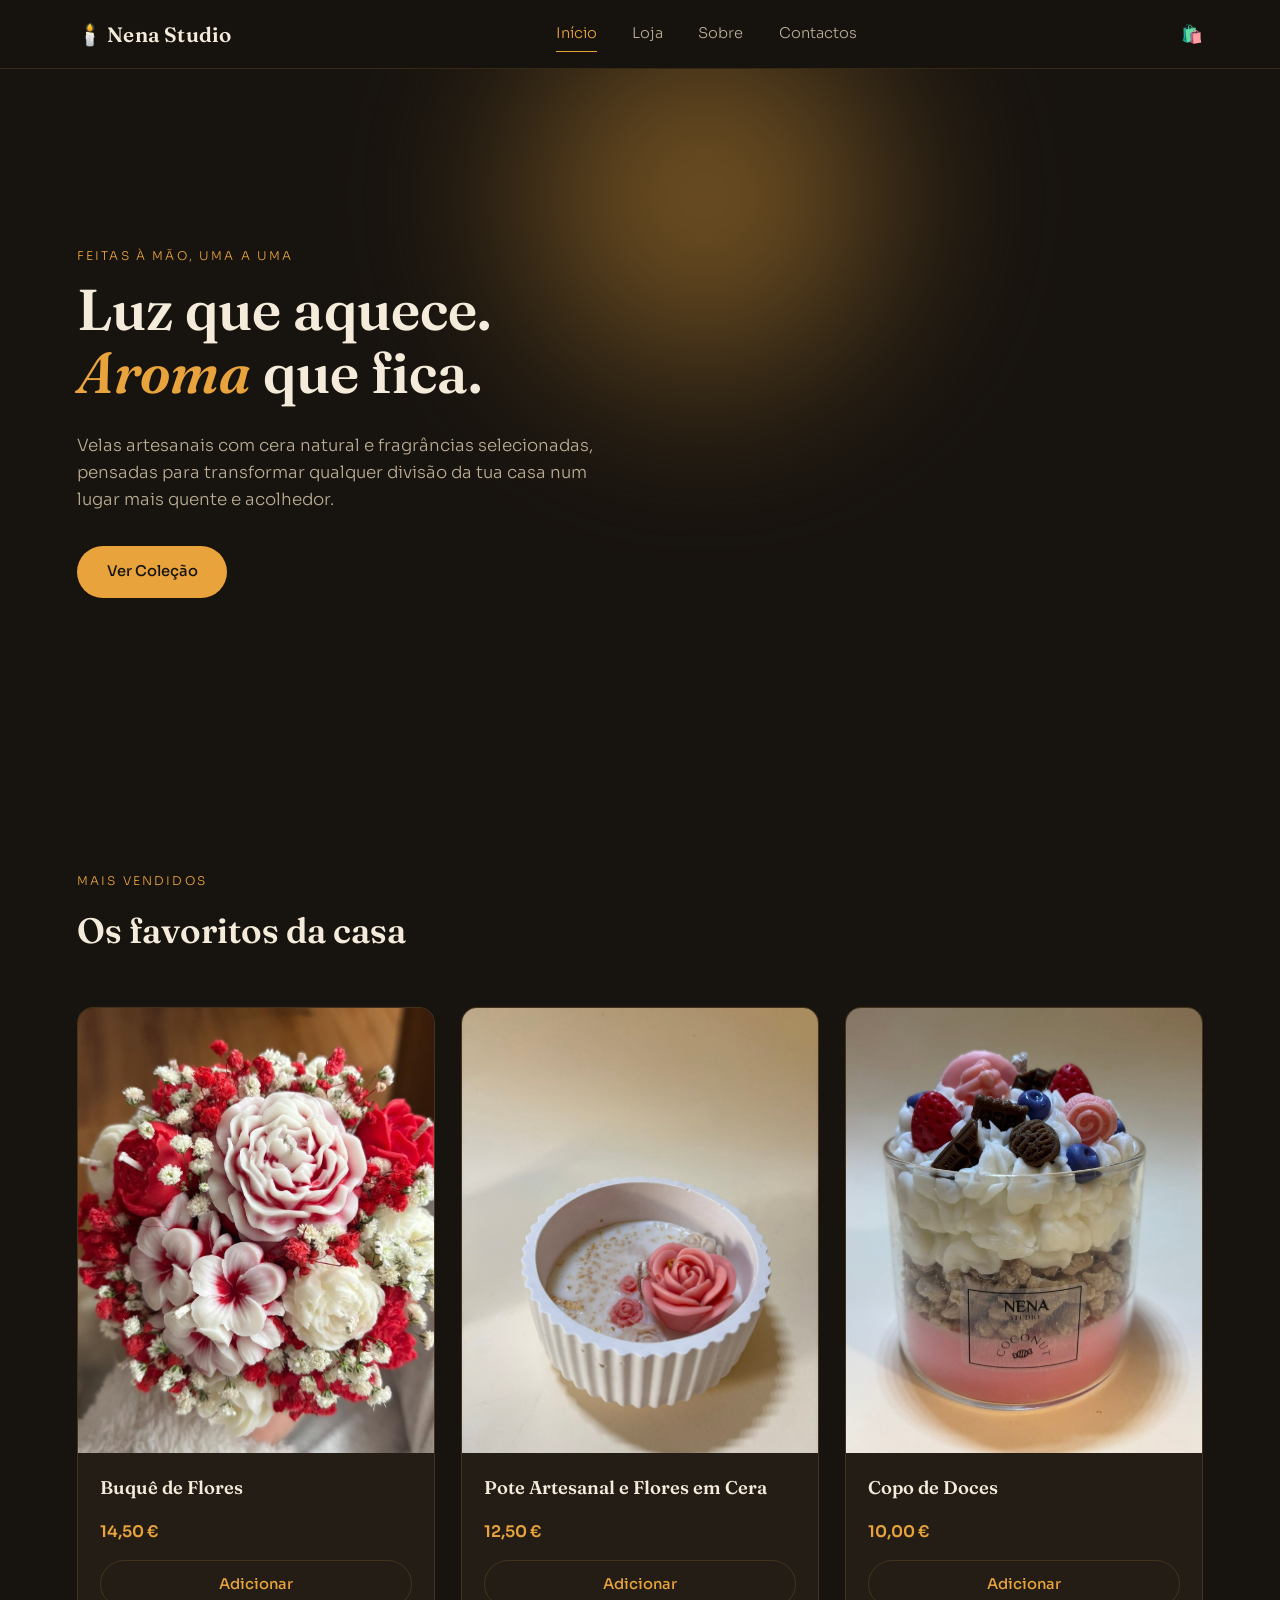
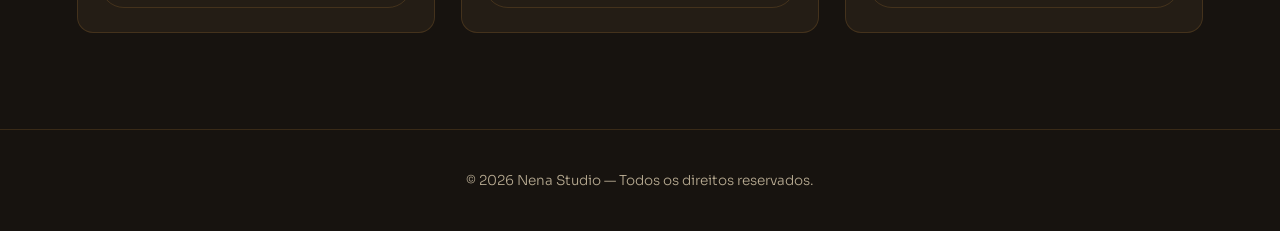
==== index.html @ 159c3d86 "novo site" ====
<!DOCTYPE html>
<html lang="pt">
<head>
  <meta charset="UTF-8">
  <meta name="viewport" content="width=device-width, initial-scale=1.0">
  <title>Nena Studio — Velas Artesanais</title>
  <meta name="description" content="Velas artesanais feitas à mão pela Nena Studio, com cera natural e fragrâncias que transformam qualquer casa em lar.">

  <link rel="preconnect" href="https://fonts.googleapis.com">
  <link rel="preconnect" href="https://fonts.gstatic.com" crossorigin>
  <link href="https://fonts.googleapis.com/css2?family=Fraunces:ital,opsz,wght@0,9..144,300..700;1,9..144,400..600&family=Sora:wght@300;400;500;600;700&display=swap" rel="stylesheet">

  <link rel="stylesheet" href="css/style.css">
</head>
<body>

<header>
  <div class="logo">🕯️ Nena Studio</div>

  <nav>
    <a href="index.html" class="active">Início</a>
    <a href="loja.html">Loja</a>
    <a href="sobre.html">Sobre</a>
    <a href="contactos.html">Contactos</a>
  </nav>

  <div style="display:flex; align-items:center; gap:1rem;">
    <span class="cart-icon">🛍️<span class="cart-count">0</span></span>
    <button class="nav-toggle" aria-label="Abrir menu" aria-expanded="false">
      <span></span><span></span><span></span>
    </button>
  </div>
</header>

<section class="hero">
  <div class="hero-text">
    <span class="eyebrow">Feitas à mão, uma a uma</span>
    <h1>Luz que aquece.<br><em>Aroma</em> que fica.</h1>
    <p>Velas artesanais com cera natural e fragrâncias selecionadas, pensadas para transformar qualquer divisão da tua casa num lugar mais quente e acolhedor.</p>
    <a href="loja.html" class="btn btn-primary">Ver Coleção</a>
  </div>
</section>

<section class="produtos">
  <div class="section-head">
    <span class="eyebrow">Mais vendidos</span>
    <h2>Os favoritos da casa</h2>
  </div>

  <div class="cards">

    <article class="card">
      <div class="card-media">
        <img src="imagens/vela1.jpg" alt="Vela decorada com buquê de flores secas" loading="lazy">
      </div>
      <div class="card-body">
        <h3>Buquê de Flores</h3>
        <p class="price">14,50 €</p>
        <button class="btn btn-add" data-name="Buquê de Flores">Adicionar</button>
      </div>
    </article>

    <article class="card">
      <div class="card-media">
        <img src="imagens/vela2.jpg" alt="Pote artesanal com flores em cera" loading="lazy">
      </div>
      <div class="card-body">
        <h3>Pote Artesanal e Flores em Cera</h3>
        <p class="price">12,50 €</p>
        <button class="btn btn-add" data-name="Pote Artesanal e Flores em Cera">Adicionar</button>
      </div>
    </article>

    <article class="card">
      <div class="card-media">
        <img src="imagens/vela3.jpg" alt="Vela em formato de copo de doces" loading="lazy">
      </div>
      <div class="card-body">
        <h3>Copo de Doces</h3>
        <p class="price">10,00 €</p>
        <button class="btn btn-add" data-name="Copo de Doces">Adicionar</button>
      </div>
    </article>

  </div>
</section>

<footer>
  <p>© 2026 Nena Studio — Todos os direitos reservados.</p>
</footer>

<div class="toast" role="status" aria-live="polite"></div>

<script src="js/script.js"></script>
</body>
</html>
---- css/style.css ----
/* ============================================
   Nena Studio — Velas Artesanais
   Paleta "Wax & Ember": escuro quente + chama âmbar
   ============================================ */

:root {
  --bg: #17130f;
  --bg-soft: #1e1810;
  --card-bg: #241d15;
  --card-bg-hover: #2b2216;
  --ivory: #f4ebda;
  --ivory-dim: #b9ac93;
  --flame: #e8a33d;
  --flame-deep: #c97a2e;
  --ember: #9c4a2f;
  --border: rgba(232, 163, 61, 0.16);
  --radius: 16px;
  --radius-sm: 10px;
  --font-display: "Fraunces", serif;
  --font-body: "Sora", sans-serif;
  --gap: clamp(1rem, 2vw, 2rem);
}

* {
  box-sizing: border-box;
}

html {
  scroll-behavior: smooth;
}

body {
  margin: 0;
  background: var(--bg);
  color: var(--ivory);
  font-family: var(--font-body);
  font-weight: 300;
  line-height: 1.6;
  -webkit-font-smoothing: antialiased;
}

img {
  max-width: 100%;
  display: block;
}

a {
  color: inherit;
  text-decoration: none;
}

h1, h2, h3 {
  font-family: var(--font-display);
  font-weight: 600;
  margin: 0 0 0.5em;
  color: var(--ivory);
}

h1 {
  font-size: clamp(2.2rem, 5vw, 3.6rem);
  line-height: 1.1;
}

h2 {
  font-size: clamp(1.6rem, 3vw, 2.2rem);
}

p {
  color: var(--ivory-dim);
}

.eyebrow {
  display: inline-block;
  font-family: var(--font-body);
  font-size: 0.75rem;
  letter-spacing: 0.18em;
  text-transform: uppercase;
  color: var(--flame);
  margin-bottom: 0.75rem;
}

section {
  padding: clamp(3rem, 8vw, 6rem) clamp(1.25rem, 6vw, 6rem);
}

/* ---------- Header / Nav ---------- */

header {
  position: sticky;
  top: 0;
  z-index: 50;
  display: flex;
  align-items: center;
  justify-content: space-between;
  padding: 1.1rem clamp(1.25rem, 6vw, 6rem);
  background: rgba(23, 19, 15, 0.85);
  backdrop-filter: blur(10px);
  border-bottom: 1px solid var(--border);
}

.logo {
  font-family: var(--font-display);
  font-size: 1.3rem;
  font-weight: 600;
  letter-spacing: 0.01em;
}

nav {
  display: flex;
  align-items: center;
  gap: clamp(1.2rem, 3vw, 2.2rem);
}

nav a {
  font-size: 0.92rem;
  color: var(--ivory-dim);
  transition: color 0.2s ease;
  position: relative;
}

nav a:hover,
nav a.active {
  color: var(--flame);
}

nav a.active::after {
  content: "";
  position: absolute;
  left: 0;
  bottom: -6px;
  width: 100%;
  height: 1px;
  background: var(--flame);
}

.cart-icon {
  position: relative;
  font-size: 1.1rem;
}

.cart-count {
  position: absolute;
  top: -8px;
  right: -12px;
  background: var(--flame);
  color: var(--bg);
  font-family: var(--font-body);
  font-size: 0.65rem;
  font-weight: 700;
  min-width: 16px;
  height: 16px;
  border-radius: 50%;
  display: none;
  align-items: center;
  justify-content: center;
  padding: 0 3px;
}

.cart-count.show {
  display: flex;
}

.nav-toggle {
  display: none;
  flex-direction: column;
  gap: 5px;
  background: none;
  border: none;
  cursor: pointer;
  padding: 4px;
}

.nav-toggle span {
  width: 22px;
  height: 2px;
  background: var(--ivory);
  transition: transform 0.25s ease, opacity 0.25s ease;
}

/* ---------- Buttons ---------- */

.btn {
  display: inline-block;
  font-family: var(--font-body);
  font-size: 0.92rem;
  font-weight: 500;
  padding: 0.85rem 1.8rem;
  border-radius: 999px;
  border: 1px solid transparent;
  cursor: pointer;
  transition: transform 0.2s ease, background 0.2s ease, border-color 0.2s ease;
}

.btn-primary {
  background: var(--flame);
  color: var(--bg);
}

.btn-primary:hover {
  background: var(--flame-deep);
  transform: translateY(-2px);
}

.btn-add {
  width: 100%;
  background: transparent;
  color: var(--flame);
  border-color: var(--border);
}

.btn-add:hover {
  background: var(--flame);
  color: var(--bg);
  border-color: var(--flame);
}

/* ---------- Hero ---------- */

.hero {
  position: relative;
  overflow: hidden;
  min-height: 78vh;
  display: flex;
  align-items: center;
  padding-top: clamp(3rem, 8vw, 6rem);
}

.hero::before {
  content: "";
  position: absolute;
  top: 18%;
  left: 55%;
  width: 46vw;
  height: 46vw;
  max-width: 640px;
  max-height: 640px;
  transform: translate(-50%, -50%);
  background: radial-gradient(circle, var(--flame) 0%, rgba(232, 163, 61, 0) 65%);
  filter: blur(70px);
  opacity: 0.55;
  animation: flicker 7s ease-in-out infinite;
  pointer-events: none;
}

@keyframes flicker {
  0%, 100% { opacity: 0.5; transform: translate(-50%, -50%) scale(1); }
  30% { opacity: 0.68; transform: translate(-48%, -52%) scale(1.06); }
  55% { opacity: 0.45; transform: translate(-51%, -49%) scale(0.96); }
  80% { opacity: 0.62; transform: translate(-49%, -50%) scale(1.03); }
}

.hero-text {
  position: relative;
  max-width: 620px;
}

.hero-text em {
  color: var(--flame);
  font-style: italic;
}

.hero-text p {
  font-size: 1.05rem;
  max-width: 46ch;
  margin-bottom: 2rem;
}

/* ---------- Product cards ---------- */

.section-head {
  text-align: left;
  margin-bottom: clamp(1.8rem, 4vw, 3rem);
}

.cards {
  display: grid;
  grid-template-columns: repeat(auto-fit, minmax(240px, 1fr));
  gap: var(--gap);
}

.card {
  background: var(--card-bg);
  border: 1px solid var(--border);
  border-radius: var(--radius);
  overflow: hidden;
  transition: transform 0.25s ease, background 0.25s ease, box-shadow 0.25s ease;
}

.card:hover {
  transform: translateY(-6px);
  background: var(--card-bg-hover);
  box-shadow: 0 20px 40px -20px rgba(0, 0, 0, 0.6), 0 0 0 1px var(--border);
}

.card-media {
  aspect-ratio: 4 / 5;
  background: linear-gradient(160deg, var(--bg-soft), var(--card-bg));
  overflow: hidden;
}

.card-media img {
  width: 100%;
  height: 100%;
  object-fit: cover;
}

.card-body {
  padding: 1.25rem 1.4rem 1.5rem;
}

.card-body h3 {
  font-size: 1.15rem;
  margin-bottom: 0.3rem;
}

.card-body .desc {
  font-size: 0.88rem;
  margin-bottom: 0.9rem;
}

.price {
  font-family: var(--font-body);
  color: var(--flame);
  font-weight: 600;
  margin-bottom: 1rem;
}

/* ---------- Vantagens (sobre) ---------- */

.cards-vantagens {
  display: grid;
  grid-template-columns: repeat(auto-fit, minmax(220px, 1fr));
  gap: var(--gap);
}

.vantagem {
  background: var(--card-bg);
  border: 1px solid var(--border);
  border-radius: var(--radius);
  padding: 2rem 1.6rem;
  text-align: left;
}

.vantagem .icon {
  font-size: 1.8rem;
  display: block;
  margin-bottom: 0.8rem;
}

.vantagem h3 {
  font-size: 1.05rem;
}

.vantagem p {
  font-size: 0.9rem;
  margin: 0;
}

.sobre-intro {
  display: grid;
  grid-template-columns: 1fr;
  gap: clamp(1.5rem, 4vw, 3rem);
  max-width: 900px;
}

.sobre-intro img {
  border-radius: var(--radius);
  aspect-ratio: 16 / 9;
  object-fit: cover;
  background: var(--card-bg);
}

/* ---------- Contactos ---------- */

.contacto-grid {
  display: grid;
  grid-template-columns: repeat(auto-fit, minmax(260px, 1fr));
  gap: var(--gap);
  max-width: 900px;
}

.contacto-card {
  background: var(--card-bg);
  border: 1px solid var(--border);
  border-radius: var(--radius);
  padding: 1.6rem;
}

.contacto-card .icon {
  font-size: 1.4rem;
  margin-bottom: 0.6rem;
  display: block;
}

.contacto-card a:hover {
  color: var(--flame);
}

/* ---------- Toast ---------- */

.toast {
  position: fixed;
  left: 50%;
  bottom: 28px;
  transform: translate(-50%, 20px);
  background: var(--flame);
  color: var(--bg);
  font-size: 0.88rem;
  font-weight: 500;
  padding: 0.75rem 1.4rem;
  border-radius: 999px;
  opacity: 0;
  pointer-events: none;
  transition: transform 0.3s ease, opacity 0.3s ease;
  z-index: 100;
}

.toast.show {
  opacity: 1;
  transform: translate(-50%, 0);
}

/* ---------- Footer ---------- */

footer {
  padding: 2.5rem clamp(1.25rem, 6vw, 6rem);
  border-top: 1px solid var(--border);
  text-align: center;
}

footer p {
  font-size: 0.85rem;
  margin: 0;
}

/* ---------- Responsive ---------- */

@media (max-width: 760px) {
  .nav-toggle {
    display: flex;
  }

  nav {
    position: fixed;
    inset: 64px 0 auto 0;
    flex-direction: column;
    align-items: flex-start;
    gap: 1.4rem;
    background: var(--bg-soft);
    padding: 1.6rem clamp(1.25rem, 6vw, 6rem);
    border-bottom: 1px solid var(--border);
    transform: translateY(-130%);
    opacity: 0;
    transition: transform 0.3s ease, opacity 0.3s ease;
  }

  nav.open {
    transform: translateY(0);
    opacity: 1;
  }

  .hero {
    min-height: auto;
    padding-bottom: 3rem;
  }

  .hero::before {
    width: 70vw;
    height: 70vw;
    left: 50%;
    top: 10%;
  }
}

@media (prefers-reduced-motion: reduce) {
  .hero::before {
    animation: none;
  }
  html {
    scroll-behavior: auto;
  }
}
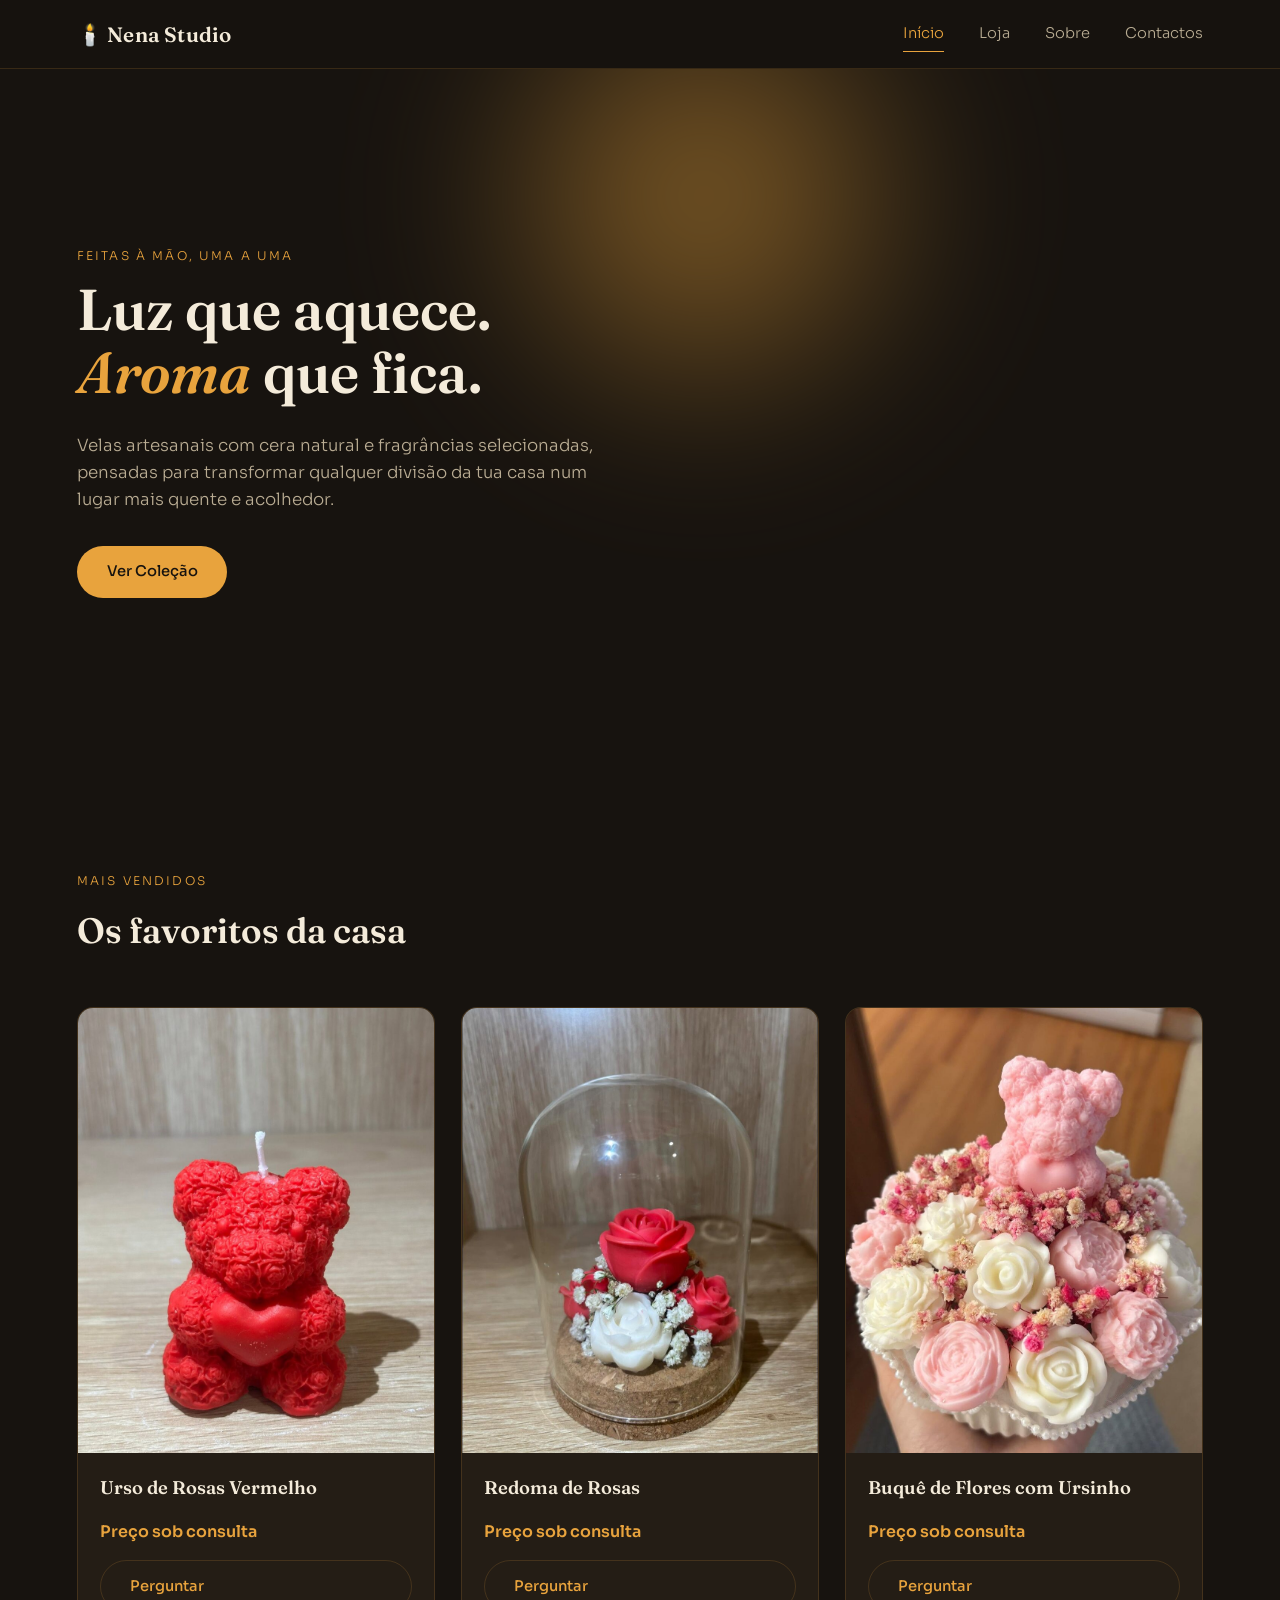
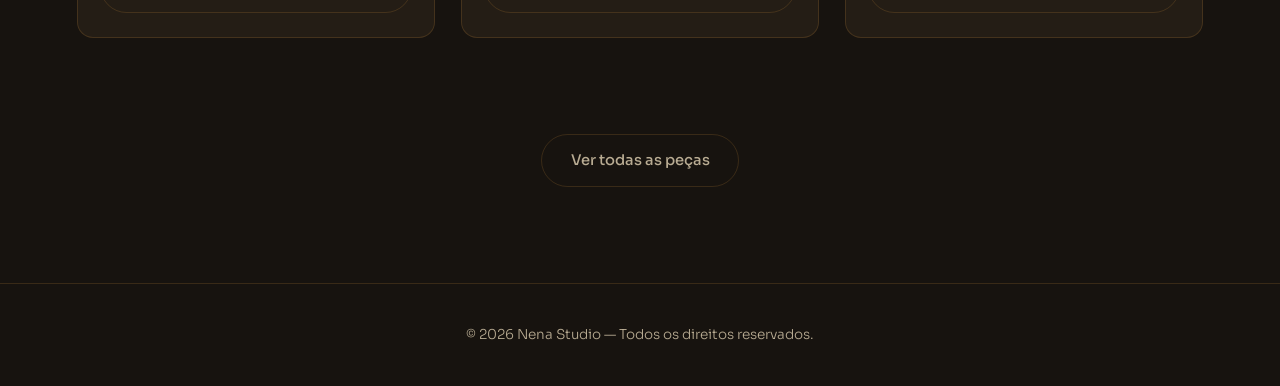
==== commit 98fbc544: "novo sitee" ====
--- a/index.html
+++ b/index.html
@@ -24,12 +24,9 @@
     <a href="contactos.html">Contactos</a>
   </nav>
 
-  <div style="display:flex; align-items:center; gap:1rem;">
-    <span class="cart-icon">🛍️<span class="cart-count">0</span></span>
-    <button class="nav-toggle" aria-label="Abrir menu" aria-expanded="false">
-      <span></span><span></span><span></span>
-    </button>
-  </div>
+  <button class="nav-toggle" aria-label="Abrir menu" aria-expanded="false">
+    <span></span><span></span><span></span>
+  </button>
 </header>
 
 <section class="hero">
@@ -51,46 +48,48 @@
 
     <article class="card">
       <div class="card-media">
-        <img src="imagens/vela1.jpg" alt="Vela decorada com buquê de flores secas" loading="lazy">
+        <img src="imagens/urso-rosas-vermelho.jpg" alt="Vela em forma de urso de rosas vermelho" loading="lazy">
       </div>
       <div class="card-body">
-        <h3>Buquê de Flores</h3>
-        <p class="price">14,50 €</p>
-        <button class="btn btn-add" data-name="Buquê de Flores">Adicionar</button>
+        <h3>Urso de Rosas Vermelho</h3>
+        <p class="price">Preço sob consulta</p>
+        <a class="btn btn-add" href="https://wa.me/351917695757?text=Ol%C3%A1%21%20Tenho%20interesse%20na%20pe%C3%A7a%20%22Urso%20de%20Rosas%20Vermelho%22.%20Pode%20dar-me%20mais%20informa%C3%A7%C3%B5es%20e%20o%20pre%C3%A7o%3F" target="_blank" rel="noopener">Perguntar</a>
       </div>
     </article>
 
     <article class="card">
       <div class="card-media">
-        <img src="imagens/vela2.jpg" alt="Pote artesanal com flores em cera" loading="lazy">
+        <img src="imagens/redoma-rosas.jpg" alt="Redoma de vidro com rosas vermelhas e brancas e flores secas" loading="lazy">
       </div>
       <div class="card-body">
-        <h3>Pote Artesanal e Flores em Cera</h3>
-        <p class="price">12,50 €</p>
-        <button class="btn btn-add" data-name="Pote Artesanal e Flores em Cera">Adicionar</button>
+        <h3>Redoma de Rosas</h3>
+        <p class="price">Preço sob consulta</p>
+        <a class="btn btn-add" href="https://wa.me/351917695757?text=Ol%C3%A1%21%20Tenho%20interesse%20na%20pe%C3%A7a%20%22Redoma%20de%20Rosas%22.%20Pode%20dar-me%20mais%20informa%C3%A7%C3%B5es%20e%20o%20pre%C3%A7o%3F" target="_blank" rel="noopener">Perguntar</a>
       </div>
     </article>
 
     <article class="card">
       <div class="card-media">
-        <img src="imagens/vela3.jpg" alt="Vela em formato de copo de doces" loading="lazy">
+        <img src="imagens/buque-flores-ursinho.jpg" alt="Buquê de flores em cera com ursinho no topo" loading="lazy">
       </div>
       <div class="card-body">
-        <h3>Copo de Doces</h3>
-        <p class="price">10,00 €</p>
-        <button class="btn btn-add" data-name="Copo de Doces">Adicionar</button>
+        <h3>Buquê de Flores com Ursinho</h3>
+        <p class="price">Preço sob consulta</p>
+        <a class="btn btn-add" href="https://wa.me/351917695757?text=Ol%C3%A1%21%20Tenho%20interesse%20na%20pe%C3%A7a%20%22Buqu%C3%AA%20de%20Flores%20com%20Ursinho%22.%20Pode%20dar-me%20mais%20informa%C3%A7%C3%B5es%20e%20o%20pre%C3%A7o%3F" target="_blank" rel="noopener">Perguntar</a>
       </div>
     </article>
 
   </div>
 </section>
 
+<section style="text-align:center; padding-top: 0;">
+  <a href="loja.html" class="btn" style="border:1px solid var(--border); color: var(--ivory-dim);">Ver todas as peças</a>
+</section>
+
 <footer>
   <p>© 2026 Nena Studio — Todos os direitos reservados.</p>
 </footer>
 
-<div class="toast" role="status" aria-live="polite"></div>
-
 <script src="js/script.js"></script>
 </body>
 </html>
--- a/css/style.css
+++ b/css/style.css
@@ -133,33 +133,6 @@
   background: var(--flame);
 }
 
-.cart-icon {
-  position: relative;
-  font-size: 1.1rem;
-}
-
-.cart-count {
-  position: absolute;
-  top: -8px;
-  right: -12px;
-  background: var(--flame);
-  color: var(--bg);
-  font-family: var(--font-body);
-  font-size: 0.65rem;
-  font-weight: 700;
-  min-width: 16px;
-  height: 16px;
-  border-radius: 50%;
-  display: none;
-  align-items: center;
-  justify-content: center;
-  padding: 0 3px;
-}
-
-.cart-count.show {
-  display: flex;
-}
-
 .nav-toggle {
   display: none;
   flex-direction: column;
@@ -396,30 +369,6 @@
   color: var(--flame);
 }
 
-/* ---------- Toast ---------- */
-
-.toast {
-  position: fixed;
-  left: 50%;
-  bottom: 28px;
-  transform: translate(-50%, 20px);
-  background: var(--flame);
-  color: var(--bg);
-  font-size: 0.88rem;
-  font-weight: 500;
-  padding: 0.75rem 1.4rem;
-  border-radius: 999px;
-  opacity: 0;
-  pointer-events: none;
-  transition: transform 0.3s ease, opacity 0.3s ease;
-  z-index: 100;
-}
-
-.toast.show {
-  opacity: 1;
-  transform: translate(-50%, 0);
-}
-
 /* ---------- Footer ---------- */
 
 footer {
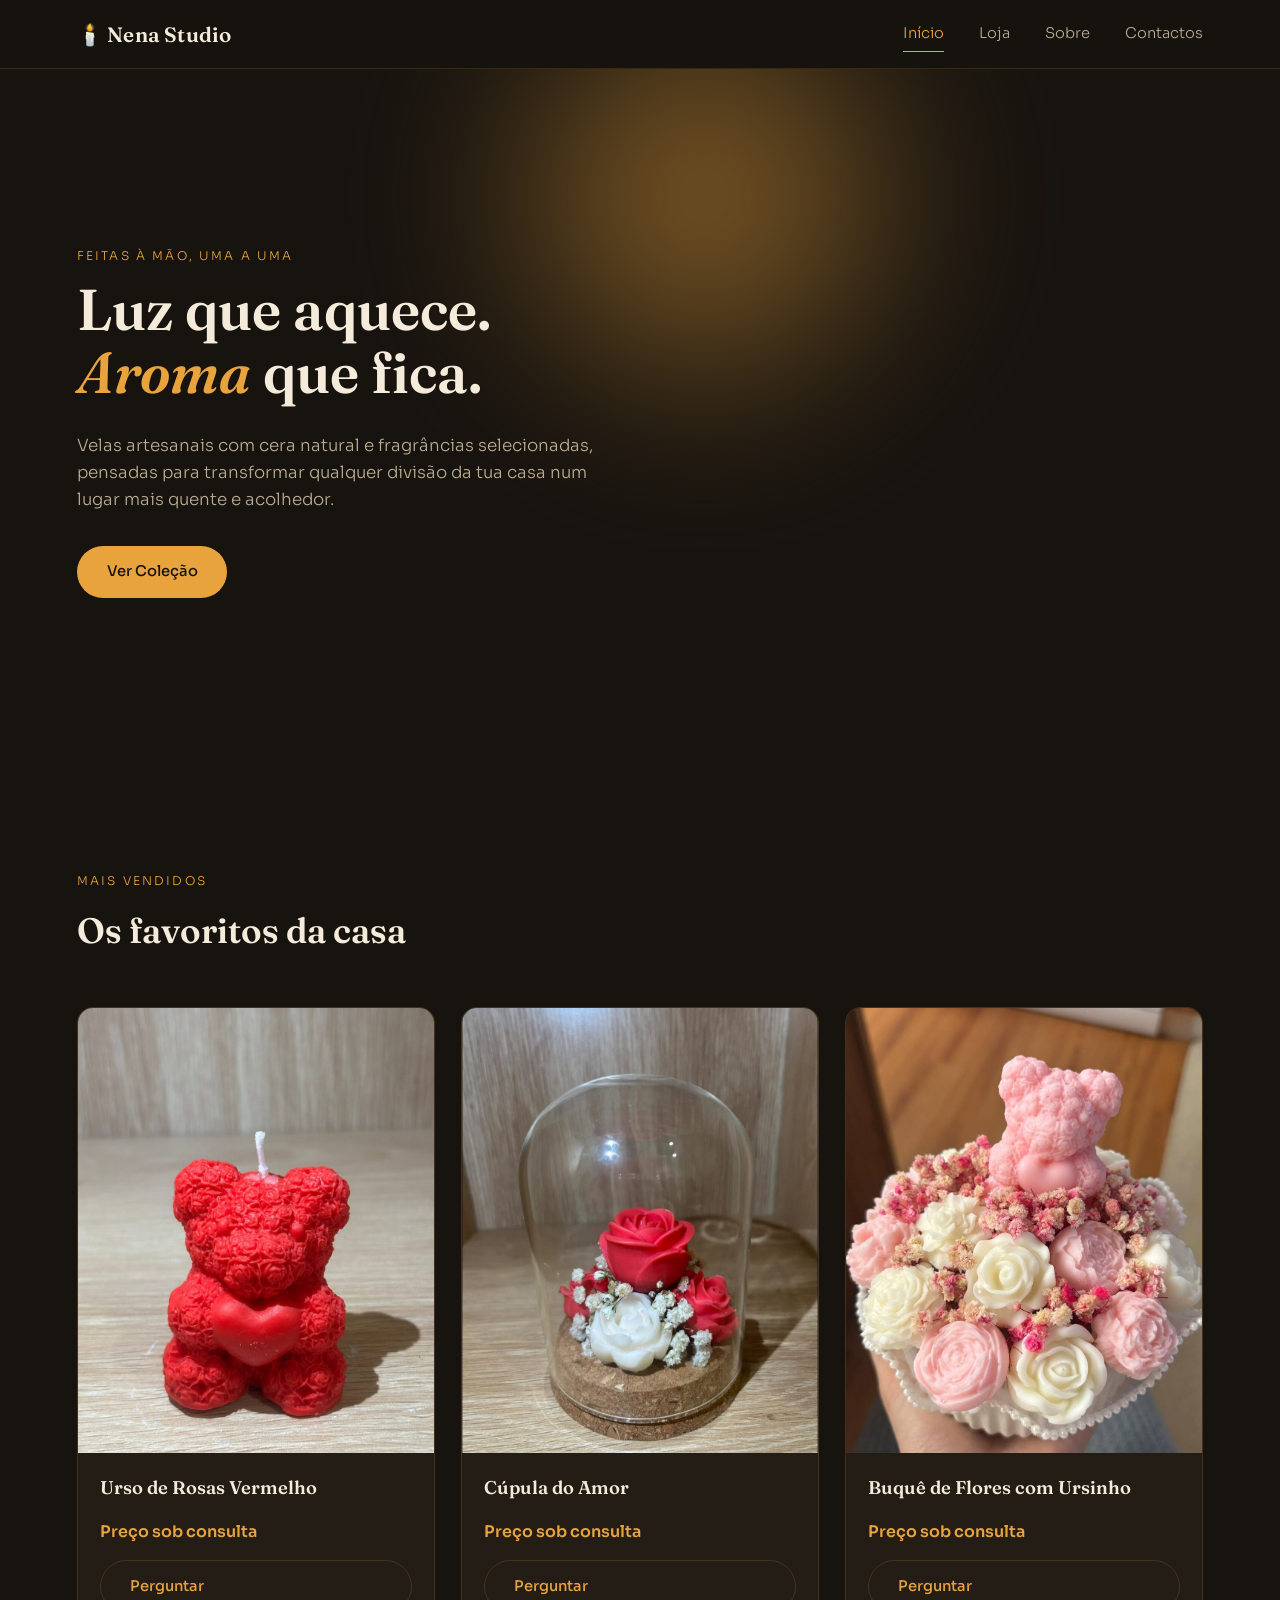
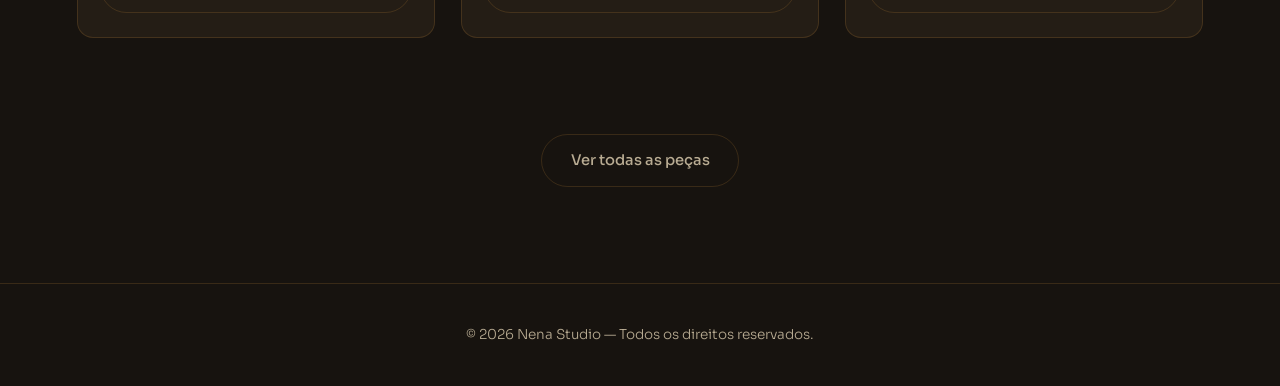
==== commit fe7861fa: "novo site" ====
--- a/index.html
+++ b/index.html
@@ -59,12 +59,12 @@
 
     <article class="card">
       <div class="card-media">
-        <img src="imagens/redoma-rosas.jpg" alt="Redoma de vidro com rosas vermelhas e brancas e flores secas" loading="lazy">
+        <img src="imagens/cupula-do-amor.jpg" alt="Cúpula de vidro com rosas vermelhas e brancas e flores secas" loading="lazy">
       </div>
       <div class="card-body">
-        <h3>Redoma de Rosas</h3>
+        <h3>Cúpula do Amor</h3>
         <p class="price">Preço sob consulta</p>
-        <a class="btn btn-add" href="https://wa.me/351917695757?text=Ol%C3%A1%21%20Tenho%20interesse%20na%20pe%C3%A7a%20%22Redoma%20de%20Rosas%22.%20Pode%20dar-me%20mais%20informa%C3%A7%C3%B5es%20e%20o%20pre%C3%A7o%3F" target="_blank" rel="noopener">Perguntar</a>
+        <a class="btn btn-add" href="https://wa.me/351917695757?text=Ol%C3%A1%21%20Tenho%20interesse%20na%20pe%C3%A7a%20%22C%C3%BApula%20do%20Amor%22.%20Pode%20dar-me%20mais%20informa%C3%A7%C3%B5es%20e%20o%20pre%C3%A7o%3F" target="_blank" rel="noopener">Perguntar</a>
       </div>
     </article>
 
